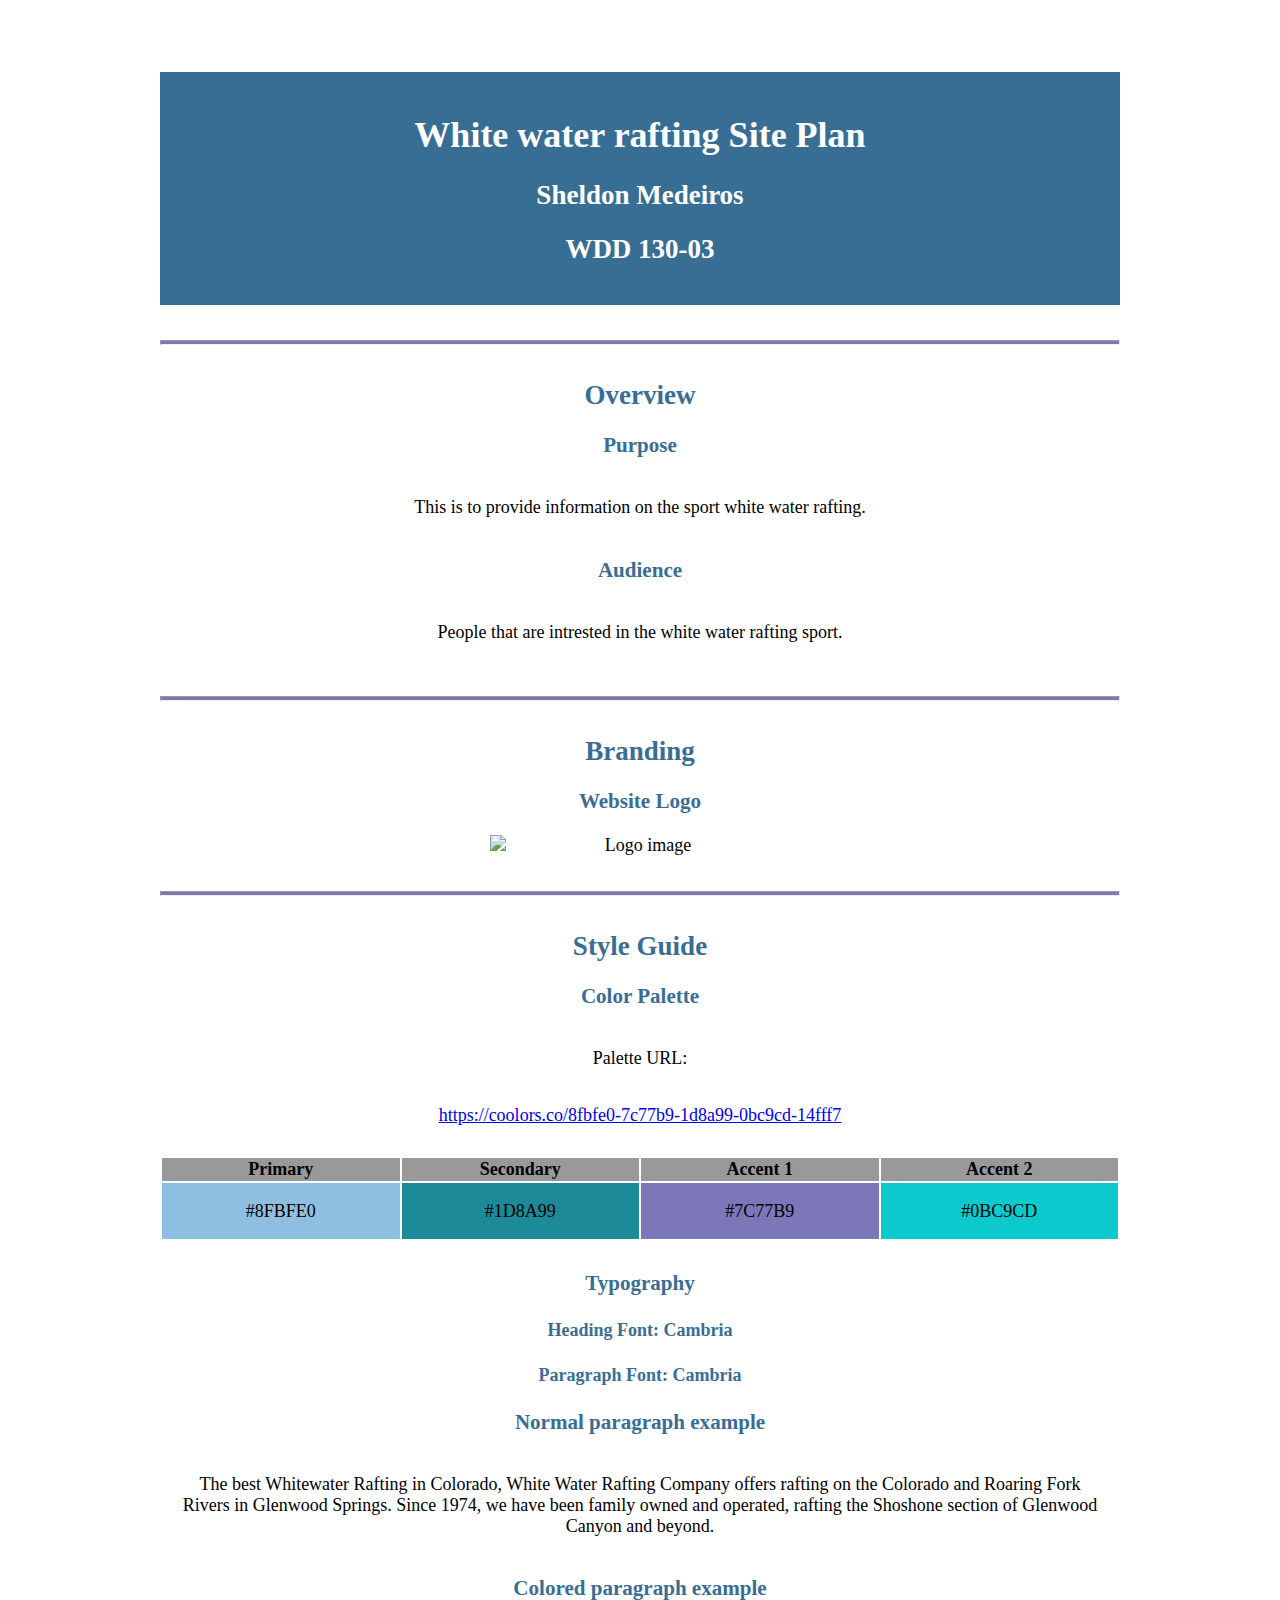
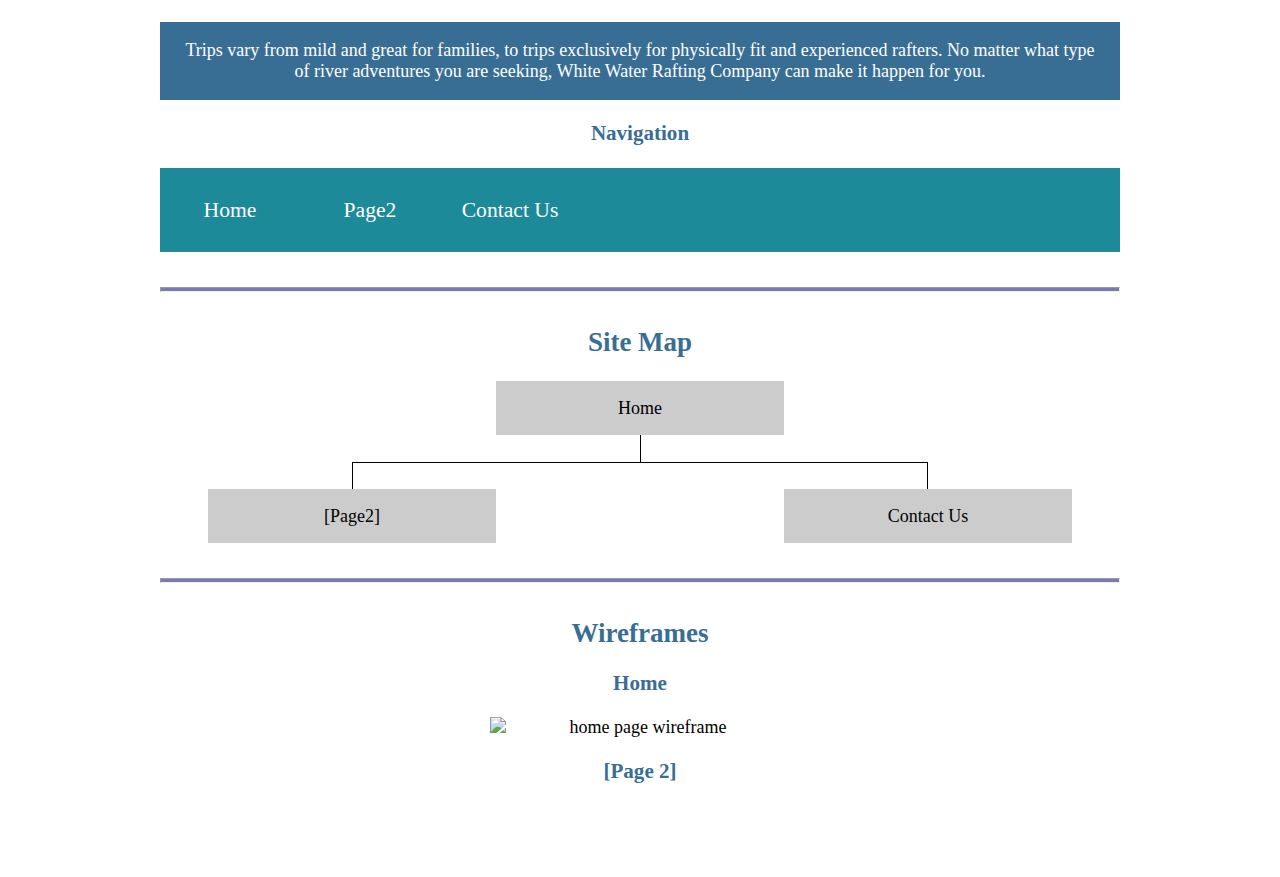
==== wdd130/aboutme/wwr/site-plan-rafting.html @ c8f56a42 "enter" ====
<!DOCTYPE html>
<html lang="en-us">
<head>
  <meta charset="utf-8" />
  <title>Site Plan</title>
  <link type="text/css" rel="stylesheet" href="styles/site-plan-rafting.css" />
</head>

<body>
  <header>
    <h1>White water rafting Site Plan</h1>
    <h2>Sheldon Medeiros</h2>
    <h2>WDD 130-03</h2>
    <!-- In the header above, add the name of your site, your name and class number. For example if you are in section 3 you would put WDD 130-03 -->
  </header>
  <main>
    <!-- ------------------------Steps 2-5------------------------------ -->
    <hr />
    <h2>Overview</h2>
    <h3>Purpose</h3>
    <p>This is to provide information on the sport white water rafting.</p>
    <!-- change this -->

    <h3>Audience</h3>
    <p>People that are intrested in the white water rafting sport.</p>
    <!-- change this -->

    <hr />
    <h2>Branding</h2>
    <h3>Website Logo</h3>
    <!-- Replace this with some sort of logo for your site.  A logo can be as simple as the name of your site in a nice font :) -->
    <img src="https://byui-wdd.github.io/wdd130/rafting_images/dryoarlogo.png" alt="Logo image" />
    <hr />
    <h2>Style Guide</h2>

    <!-- ------------------------Steps 6-9------------------------------ -->

    <h3>Color Palette</h3>
    <!--  The colors you choose for a website are one of the most important decisions you will make. Follow the instructions on the activity in Canvas then return and replace the color codes below with the hex color codes (the 6 digit numbers that show at the bottom of each color) for the colors you have chosen below.  You should have at least 2 colors but do not have to fill in all 4 if you do not need them.  -->

    <!-- Copy and paste the URL to your finished palette below. Replace the href value that is there with yours. Make sure to paste it into both the href value and the content text of the <a> tag -->
    <p>Palette URL:</p>
    <a href="https://coolors.co/8fbfe0-7c77b9-1d8a99-0bc9cd-14fff7"
      target="_blank">https://coolors.co/8fbfe0-7c77b9-1d8a99-0bc9cd-14fff7</a>

    <table class="colors">
      <tr>
        <th>Primary</th>
        <th>Secondary</th>
        <th>Accent 1</th>
        <th>Accent 2</th>
      </tr>
      <!-- Replace the numbers in the boxes below with your hex color codes. Then switch to the site-plan.css file and change your colors there as well. -->
      <tr>
        <td class="primary">#8FBFE0</td>
        <td class="secondary">#1D8A99</td>
        <td class="accent1">#7C77B9</td>
        <td class="accent2">#0BC9CD</td>
      </tr>
    </table>

    <!-- ------------------------Steps 10-12------------------------------ -->

    <h3>Typography</h3>
    <!-- Choose a font for your paragraphs (body copy) and headlines. What font(s) have you chosen? Think also about which of your colors above you might use for background and font colors. -->

    <h4>
      Heading Font: Cambria
      <!-- change this -->
    </h4>
    <h4>
      Paragraph Font: Cambria
      <!-- change this -->
    </h4>
    <h3>Normal paragraph example</h3>
    <p>
      The best Whitewater Rafting in Colorado, White Water Rafting Company
      offers rafting on the Colorado and Roaring Fork Rivers in Glenwood
      Springs. Since 1974, we have been family owned and operated, rafting the
      Shoshone section of Glenwood Canyon and beyond.
    </p>
    <h3>Colored paragraph example</h3>
    <p class="colored">
      Trips vary from mild and great for families, to trips exclusively for
      physically fit and experienced rafters. No matter what type of river
      adventures you are seeking, White Water Rafting Company can make it
      happen for you.
    </p>

    <!-- ------------------------Step 13------------------------------ -->

    <h3>Navigation</h3>
    <!-- Think about how you want your navigation bar to look. In the site-plan.css file change the colors to your colors to get the look you desire. -->
    <nav>
      <a href="#">Home</a>
      <a href="#">Page2</a>
      <a href="#">Contact Us</a>
    </nav>
    <hr />
    <h2>Site Map</h2>
    <div class="sitemap">
      <div class="sm-home">Home</div>
      <div class="sm-page2">
        [Page2]
        <!-- this page will have a name later -->
      </div>
      <div class="sm-page3">Contact Us</div>

      <div class="top">&nbsp;</div>
      <div class="left">&nbsp;</div>
      <div class="right">&nbsp;</div>
    </div>
    <hr />
    <h2>Wireframes</h2>
    <!-- Create an additional wireframe for your site. List it here below the Home page wireframe. -->

    <h3>Home</h3>

    <img src="https://byui-wdd.github.io/wdd130/rafting_images/wireframe_home.png" alt="home page wireframe" />

    <h3>[Page 2]</h3>

    <!-- <img src="#" alt="page 2 wireframe"> -->
  </main>
</body>

</html>
---- wdd130/aboutme/wwr/styles/site-plan-rafting.css ----
/* if you are using any Google fonts change the font names below to your fonts. 
Any spaces in your font name should be replaced with a +. 
Fonts are separated by a & */
@import url('https://fonts.googleapis.com/css2?family=IM+Fell+French+Canon&family=Lato:ital,wght@0,400;0,700;1,400&display=swap');

:root {
  /* change the values below to your colors from your palette */
  --primary-color: #8FBFE0   ;
  --secondary-color: #1D8A99 ;
  --accent1-color: #7C77B9;
  --accent2-color:#0BC9CD;

  /* change the values below to your chosen font(s) */
  --heading-font: "Cambria";
  --paragraph-font: Cambria ;

  /* these colors below should be chosen from among your palette colors above */
  --headline-color-on-white: #396E94;  /* headlines on a white background */ 
  --headline-color-on-color: white; /* headlines on a colored background */ 
  --paragraph-color-on-white: #396E94; /* paragraph text on a white background */ 
  --paragraph-color-on-color: white; /* paragraph text on a colored background */ 
  --paragraph-background-color: #396E94  ;
  --nav-link-color: white;
  --nav-background-color: #1D8A99;
  --nav-hover-link-color: white;
  --nav-hover-background-color: #7C77B9;
}


/*  Look around below...but DON'T CHANGE ANYTHING! */

body {
  max-width: 960px;
  margin: 0 auto;
  padding: 4em;
  font-size: 18px;
  text-align: center;
}
img {
  display: block;
  margin: 0 auto;
  max-width: 300px;
}
h1, h2, h3, h4, h5, h6 {
  font-family: var(--heading-font);
  color: var(--headline-color-on-white);
}
h2 {
  text-align: center;
}
hr {
  height: 3px;
  margin: 35px 0;
  background: var(--accent1-color);
}
header {
  padding: 1em;
  text-align: center;
  color: var(--paragraph-color-on-color);
  background-color: var(--paragraph-background-color);
}
header > h1, header > h2 {
  color: var(--headline-color-on-color);
}
p {
  font-family: var(--paragraph-font);
  color: var(--paragraph-color);
  padding: 1em;
}
.colors {
  width: 100%;
  min-width: 350px;
  margin: 30px auto;
  text-align: center;
}
.colors th {
  background-color: #999;
}
.colors td{
  width: 25%;
  height: 3em;
}
.primary {
  background-color: var(--primary-color);
}
.secondary {
  background-color: var(--secondary-color);
}
.accent1 {
  background-color: var(--accent1-color);
}
.accent2{
  background-color: var(--accent2-color);
}
p.colored {
  background-color: var(--paragraph-background-color);
  color: var(--paragraph-color-on-color);
}
nav {
  background-color: var(--nav-background-color);
  line-height: 3em;
  text-align: center;
  font-size: 1.2em;
}
nav  {
  list-style-type: none;
  display: flex;
}
nav a {
  padding:1em;
  min-width: 120px;
  text-decoration: none;
  padding: 10px;
}
nav a:link, nav a:visited {
  color: var(--nav-link-color);
}
nav a:hover {
  color: var(--nav-hover-link-color);
  background-color: var(--nav-hover-background-color);
}
.sitemap {
  display: grid;
  justify-content: center;

  grid-template-columns: repeat(6, 15%);
  grid-template-rows: 3em 1.5em 1.5em 3em;
  grid-template-areas: ". . home home . ."
    ". . . top . ."
    ". left left right right ."
    "page2 page2 . . page3 page3";
}
.sitemap > div {
  text-align: center;
}
.sm-home {
  grid-area: home;
  background-color: #ccc;
  line-height: 3em;
}
.sm-page2 {
  grid-area: page2;
  background-color: #ccc;
  line-height: 3em;
}
.sm-page3 {
  grid-area: page3;
  background-color: #ccc;
  line-height: 3em;
}
.top {
  grid-area: top;
  border-left: 1px solid;
}
.left {
  grid-area: left;
  border-top: 1px solid;
  border-left: 1px solid;
}
.right {
  grid-area: right;
  border-top: 1px solid;
  border-right: 1px solid;
}
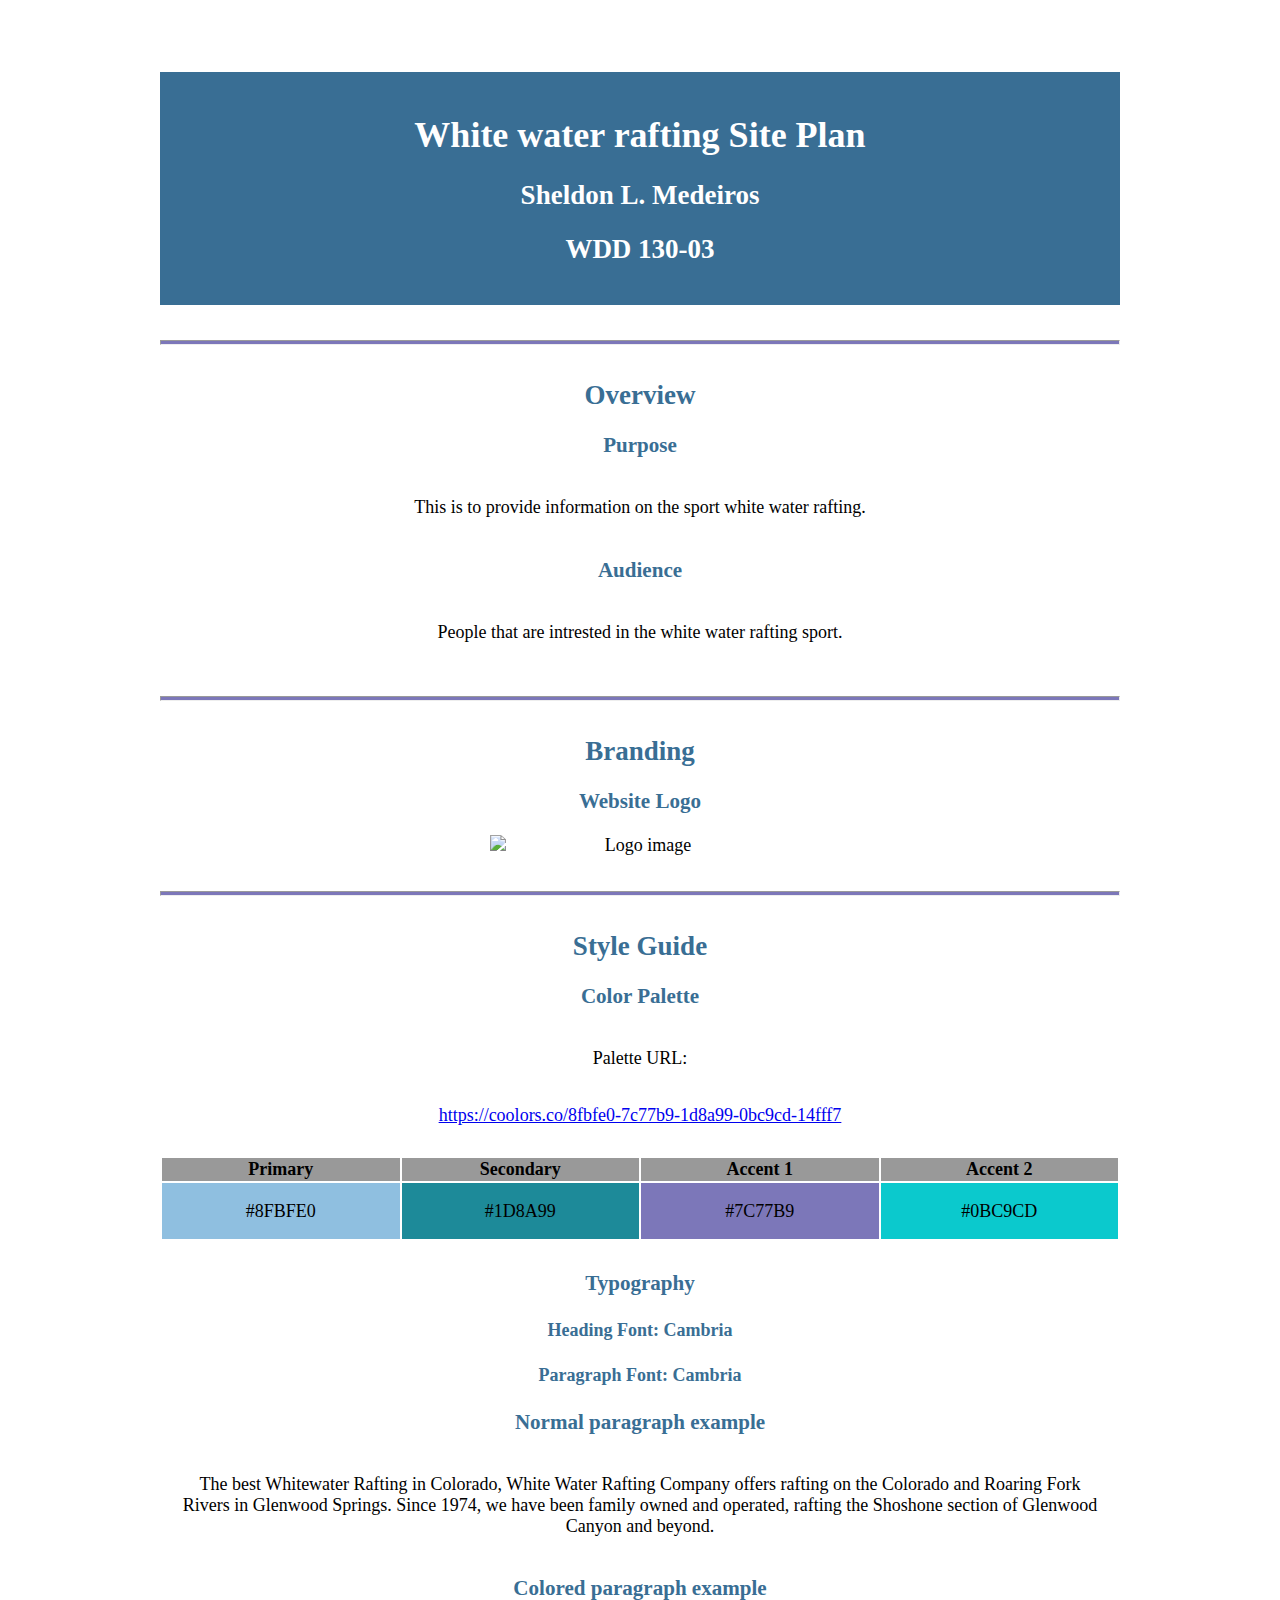
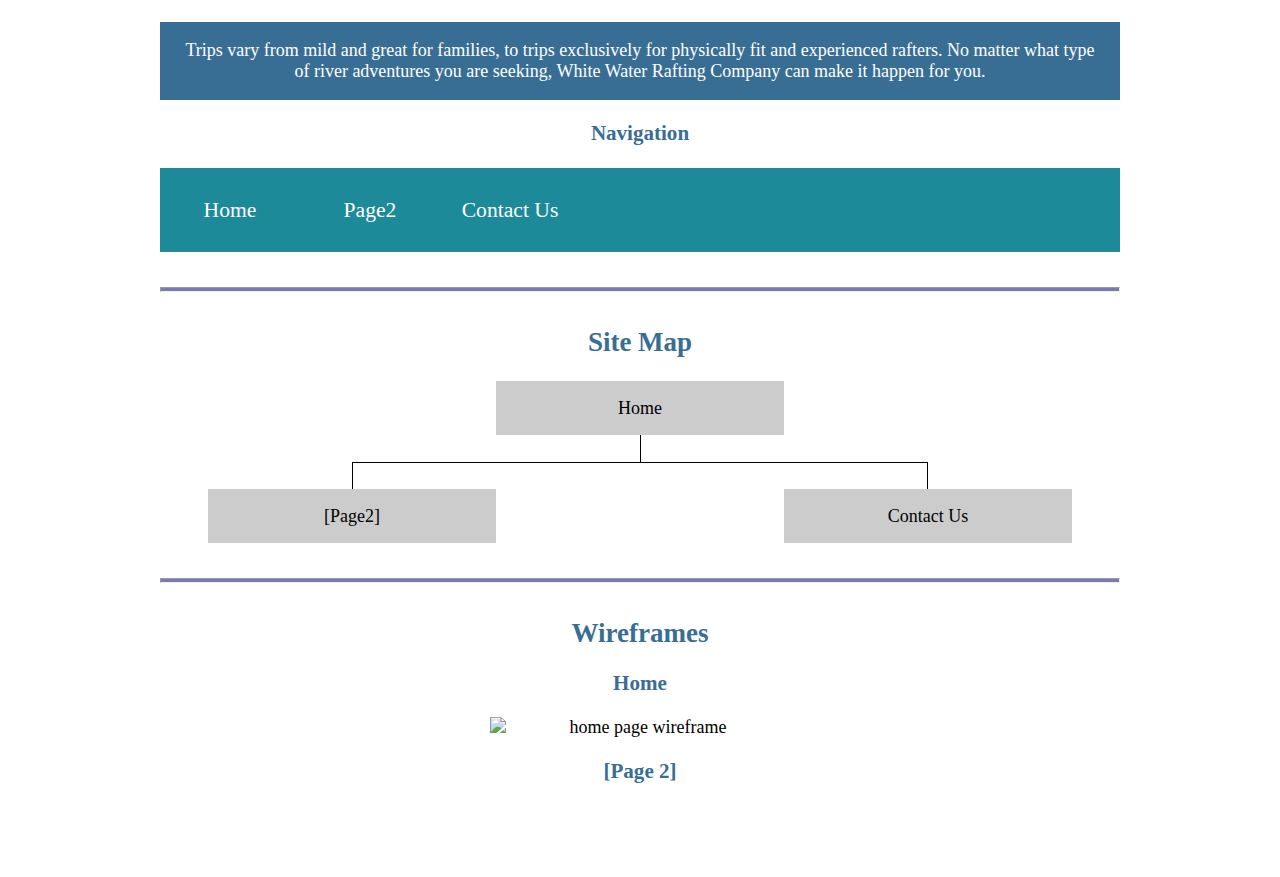
==== commit afd40617: "add in middle name" ====
--- a/wdd130/aboutme/wwr/site-plan-rafting.html
+++ b/wdd130/aboutme/wwr/site-plan-rafting.html
@@ -9,7 +9,7 @@
 <body>
   <header>
     <h1>White water rafting Site Plan</h1>
-    <h2>Sheldon Medeiros</h2>
+    <h2>Sheldon L. Medeiros</h2>
     <h2>WDD 130-03</h2>
     <!-- In the header above, add the name of your site, your name and class number. For example if you are in section 3 you would put WDD 130-03 -->
   </header>
